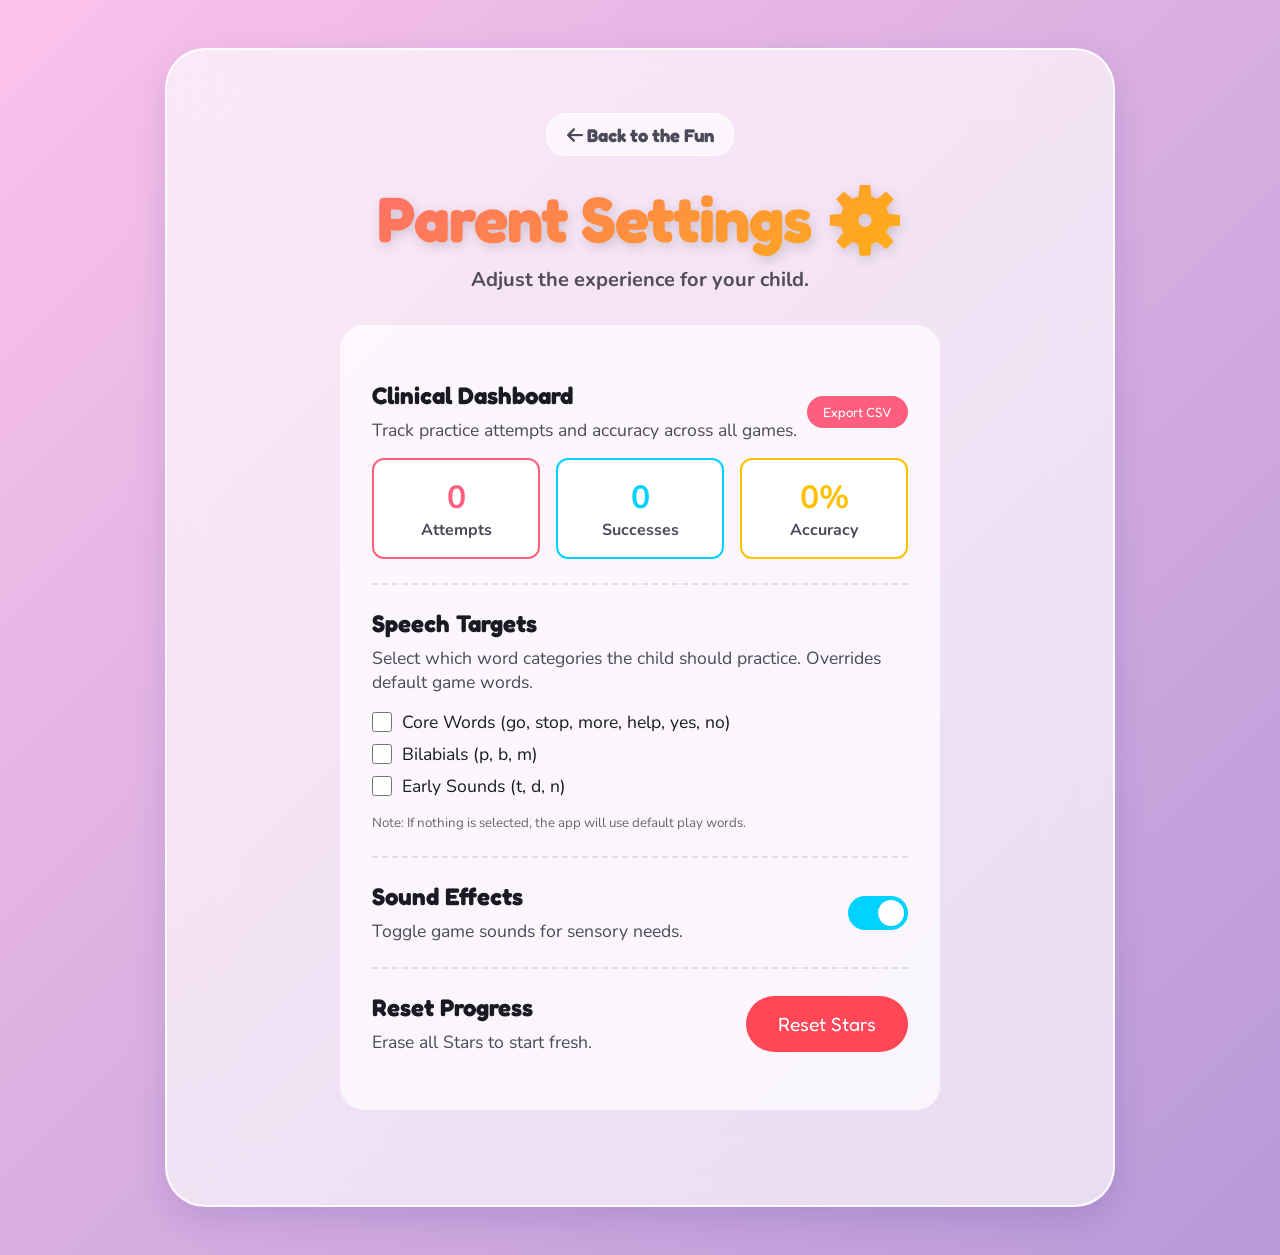
==== settings.html @ b9782895 "Update SpeakUp features and styles" ====
<!DOCTYPE html>
<html lang="en">

<head>
    <meta charset="UTF-8">
    <meta name="viewport" content="width=device-width, initial-scale=1.0">
    <title>Speak Up - Settings</title>
    <link rel="stylesheet" href="styles.css">
    <link href="https://fonts.googleapis.com/css2?family=Fredoka+One&family=Nunito:wght@400;700;800;900&display=swap"
        rel="stylesheet">
    <link rel="stylesheet" href="https://cdnjs.cloudflare.com/ajax/libs/font-awesome/6.4.0/css/all.min.css">
    <style>
        .settings-container {
            text-align: left;
            margin: 2rem auto;
            max-width: 600px;
            background: rgba(255, 255, 255, 0.7);
            border-radius: 24px;
            padding: 2rem;
        }

        .setting-group {
            display: flex;
            justify-content: space-between;
            align-items: center;
            padding: 1.5rem 0;
            border-bottom: 2px dashed rgba(0, 0, 0, 0.1);
        }

        .setting-group:last-child {
            border-bottom: none;
        }

        .setting-info h3 {
            font-family: 'Fredoka One', cursive;
            font-size: 1.5rem;
            color: var(--dark);
            margin-bottom: 0.5rem;
        }

        .setting-info p {
            color: #4A4A5A;
            font-size: 1.1rem;
        }

        .toggle-switch {
            position: relative;
            display: inline-block;
            width: 60px;
            height: 34px;
        }

        .toggle-switch input {
            opacity: 0;
            width: 0;
            height: 0;
        }

        .slider {
            position: absolute;
            cursor: pointer;
            top: 0;
            left: 0;
            right: 0;
            bottom: 0;
            background-color: #ccc;
            transition: .4s;
            border-radius: 34px;
        }

        .slider:before {
            position: absolute;
            content: "";
            height: 26px;
            width: 26px;
            left: 4px;
            bottom: 4px;
            background-color: white;
            transition: .4s;
            border-radius: 50%;
        }

        input:checked+.slider {
            background-color: var(--secondary);
        }

        input:checked+.slider:before {
            transform: translateX(26px);
        }

        .btn-danger {
            background: #ff4757;
            color: white;
            border: none;
            padding: 1rem 2rem;
            border-radius: 50px;
            font-family: 'Fredoka One', cursive;
            font-size: 1.2rem;
            cursor: pointer;
            transition: transform 0.2s;
        }

        .btn-danger:active {
            transform: scale(0.95);
        }
    </style>
</head>

<body>
    <div class="app-container">
        <header>
            <a href="index.html" class="back-link"><i class="fa-solid fa-arrow-left"></i> Back to the Fun</a>
            <h1>Parent Settings ⚙️</h1>
            <p>Adjust the experience for your child.</p>
        </header>

        <main class="settings-container">
            <div class="setting-group" style="flex-direction: column; align-items: flex-start;">
                <div class="setting-info"
                    style="width: 100%; display: flex; justify-content: space-between; align-items: center; margin-bottom: 1rem;">
                    <div>
                        <h3>Clinical Dashboard</h3>
                        <p>Track practice attempts and accuracy across all games.</p>
                    </div>
                    <button class="btn-primary" id="export-csv-btn"
                        style="padding: 0.5rem 1rem; border-radius: 20px; border: none; background: var(--primary); color: white; font-family: 'Fredoka One'; cursor: pointer;">Export
                        CSV</button>
                </div>
                <div style="display: flex; gap: 1rem; width: 100%;">
                    <div
                        style="flex: 1; background: white; padding: 1rem; border-radius: 12px; text-align: center; border: 2px solid var(--primary);">
                        <div style="font-size: 2rem; font-weight: bold; color: var(--primary);" id="dashboard-attempts">
                            0</div>
                        <div style="color: #4A4A5A; font-weight: bold;">Attempts</div>
                    </div>
                    <div
                        style="flex: 1; background: white; padding: 1rem; border-radius: 12px; text-align: center; border: 2px solid var(--secondary);">
                        <div style="font-size: 2rem; font-weight: bold; color: var(--secondary);"
                            id="dashboard-successes">0</div>
                        <div style="color: #4A4A5A; font-weight: bold;">Successes</div>
                    </div>
                    <div
                        style="flex: 1; background: white; padding: 1rem; border-radius: 12px; text-align: center; border: 2px solid var(--accent);">
                        <div style="font-size: 2rem; font-weight: bold; color: var(--accent);" id="dashboard-accuracy">
                            0%</div>
                        <div style="color: #4A4A5A; font-weight: bold;">Accuracy</div>
                    </div>
                </div>
            </div>

            <div class="setting-group" style="flex-direction: column; align-items: flex-start;">
                <div class="setting-info" style="margin-bottom: 1rem;">
                    <h3>Speech Targets</h3>
                    <p>Select which word categories the child should practice. Overrides default game words.</p>
                </div>
                <div style="display: flex; flex-direction: column; gap: 0.5rem; width: 100%;">
                    <label style="display: flex; align-items: center; gap: 10px; font-size: 1.1rem; cursor: pointer;">
                        <input type="checkbox" class="target-checkbox" value="core" style="width: 20px; height: 20px;">
                        Core Words (go, stop, more, help, yes, no)
                    </label>
                    <label style="display: flex; align-items: center; gap: 10px; font-size: 1.1rem; cursor: pointer;">
                        <input type="checkbox" class="target-checkbox" value="bilabials"
                            style="width: 20px; height: 20px;"> Bilabials (p, b, m)
                    </label>
                    <label style="display: flex; align-items: center; gap: 10px; font-size: 1.1rem; cursor: pointer;">
                        <input type="checkbox" class="target-checkbox" value="early_sounds"
                            style="width: 20px; height: 20px;"> Early Sounds (t, d, n)
                    </label>
                    <small style="color: #666; margin-top: 0.5rem; display: block;">Note: If nothing is selected, the
                        app will use default play words.</small>
                </div>
            </div>

            <div class="setting-group">
                <div class="setting-info">
                    <h3>Sound Effects</h3>
                    <p>Toggle game sounds for sensory needs.</p>
                </div>
                <label class="toggle-switch">
                    <input type="checkbox" id="sound-toggle" checked>
                    <span class="slider"></span>
                </label>
            </div>

            <div class="setting-group">
                <div class="setting-info">
                    <h3>Reset Progress</h3>
                    <p>Erase all Stars to start fresh.</p>
                </div>
                <button class="btn-danger" id="reset-stars-btn">Reset Stars</button>
            </div>
        </main>
    </div>

    <!-- Need utils.js so we can access ProgressionSystem if needed -->
    <script src="utils.js"></script>
    <script src="settings.js"></script>
</body>

</html>
---- styles.css ----
:root {
    /* Premium Color Palette */
    --primary: #FF5E7E;
    --secondary: #00D2FF;
    --accent: #FFC000;
    --light: #FDFDFF;
    --dark: #1A1A24;

    /* Mesh Gradient Colors */
    --bg-grad-1: #FFB199;
    --bg-grad-2: #FF0844;
    --bg-grad-3: #A18CD1;
    --bg-grad-4: #FBC2EB;

    /* Premium Glassmorphism Tokens */
    --glass-bg: rgba(255, 255, 255, 0.65);
    --glass-border: rgba(255, 255, 255, 0.8);
    --glass-highlight: rgba(255, 255, 255, 1);
    --glass-shadow: 0 12px 32px 0 rgba(31, 38, 135, 0.15);
}

/* Theme Overrides */
body.theme-ocean {
    --primary: #00D2FF;
    --secondary: #3A7BD5;
    --bg-grad-1: #e0c3fc;
    --bg-grad-2: #8ec5fc;
    --bg-grad-3: #4facfe;
    --bg-grad-4: #00f2fe;
}

body.theme-forest {
    --primary: #2ED573;
    --secondary: #26de81;
    --bg-grad-1: #d4fc79;
    --bg-grad-2: #96e6a1;
    --bg-grad-3: #43e97b;
    --bg-grad-4: #38f9d7;
}

body.theme-sunset {
    --primary: #FF4757;
    --secondary: #FF7F50;
    --bg-grad-1: #fccb90;
    --bg-grad-2: #d57eeb;
    --bg-grad-3: #fa709a;
    --bg-grad-4: #fee140;
}

body.theme-dark {
    --primary: #A2D2FF;
    --secondary: #BDE0FE;
    --dark: #FDFDFF;
    /* Invert dark text to light */
    --bg-grad-1: #1a2a6c;
    --bg-grad-2: #112240;
    --bg-grad-3: #243949;
    --bg-grad-4: #517fa4;
    --glass-bg: rgba(10, 25, 47, 0.65);
    --glass-border: rgba(255, 255, 255, 0.1);
}

* {
    box-sizing: border-box;
    margin: 0;
    padding: 0;
}

body {
    font-family: 'Nunito', sans-serif;
    /* Animated Premium Gradient Background */
    background: linear-gradient(-45deg, var(--bg-grad-1), var(--bg-grad-2), var(--bg-grad-3), var(--bg-grad-4));
    background-size: 400% 400%;
    animation: gradientBG 15s ease infinite;
    color: var(--dark);
    display: flex;
    justify-content: center;
    align-items: center;
    min-height: 100vh;
    -webkit-font-smoothing: antialiased;
    -moz-osx-font-smoothing: grayscale;
}

@keyframes gradientBG {
    0% {
        background-position: 0% 50%;
    }

    50% {
        background-position: 100% 50%;
    }

    100% {
        background-position: 0% 50%;
    }
}

.app-container {
    max-width: 950px;
    width: 92%;
    margin: 3rem 0;
    background: var(--glass-bg);
    backdrop-filter: blur(30px);
    -webkit-backdrop-filter: blur(30px);
    border: 1px solid var(--glass-border);
    border-radius: 40px;
    box-shadow: var(--glass-shadow), inset 0 0 0 1px var(--glass-highlight);
    padding: 4rem 3rem;
    text-align: center;
    animation: fadeInUp 0.8s cubic-bezier(0.16, 1, 0.3, 1) forwards;
    opacity: 0;
    position: relative;
    z-index: 10;
}

@keyframes fadeInUp {
    from {
        opacity: 0;
        transform: translateY(30px);
    }

    to {
        opacity: 1;
        transform: translateY(0);
    }
}

header h1 {
    font-family: 'Fredoka One', cursive;
    font-weight: 900;
    background: linear-gradient(135deg, var(--primary), var(--accent));
    -webkit-background-clip: text;
    background-clip: text;
    -webkit-text-fill-color: transparent;
    font-size: 4rem;
    margin-bottom: 0.5rem;
    filter: drop-shadow(2px 4px 6px rgba(0, 0, 0, 0.15));
    letter-spacing: -1px;
}

header p {
    font-size: 1.25rem;
    color: rgba(26, 26, 36, 0.75);
    margin-bottom: 2rem;
    font-weight: 700;
}

/* Character Selection */
.character-selection {
    display: flex;
    justify-content: center;
    gap: 1.5rem;
    margin-bottom: 2rem;
    flex-wrap: wrap;
}

.char-btn {
    background: rgba(255, 255, 255, 0.55);
    backdrop-filter: blur(15px);
    border: 1px solid rgba(255, 255, 255, 0.9);
    border-radius: 24px;
    padding: 1.2rem;
    cursor: pointer;
    transition: all 0.4s cubic-bezier(0.16, 1, 0.3, 1);
    display: flex;
    flex-direction: column;
    align-items: center;
    width: 140px;
    box-shadow: 0 12px 24px rgba(0, 0, 0, 0.05);
}

.char-btn img {
    width: 80px;
    height: 80px;
    object-fit: contain;
    margin-bottom: 0.8rem;
    transition: transform 0.4s cubic-bezier(0.175, 0.885, 0.32, 1.275);
}

.char-btn span {
    font-family: 'Fredoka One', cursive;
    font-weight: 700;
    font-size: 1.15rem;
    color: var(--dark);
}

.char-btn small {
    color: rgba(26, 26, 36, 0.65);
    margin-top: 0.25rem;
    font-weight: 600;
}

.char-btn:hover {
    transform: translateY(-8px) scale(1.03);
    box-shadow: 0 20px 40px rgba(0, 0, 0, 0.12);
    background: rgba(255, 255, 255, 0.95);
}

.char-btn:hover img {
    transform: scale(1.15) rotate(5deg);
}

.char-btn.active {
    background: white;
    border-color: var(--secondary);
    box-shadow: 0 0 0 4px rgba(0, 210, 255, 0.3),
        0 15px 30px rgba(0, 210, 255, 0.2);
    transform: translateY(-5px);
}

/* Game Area */
.game-area {
    background: rgba(255, 255, 255, 0.5);
    backdrop-filter: blur(15px);
    border: 1px solid rgba(255, 255, 255, 0.7);
    border-radius: 32px;
    padding: 3rem;
    position: relative;
    overflow: hidden;
    min-height: 420px;
    display: flex;
    flex-direction: column;
    justify-content: space-between;
    box-shadow: inset 0 0 20px rgba(255, 255, 255, 0.5), 0 10px 30px rgba(0, 0, 0, 0.05);
}

.character-stage {
    flex-grow: 1;
    display: flex;
    justify-content: center;
    align-items: center;
    height: 250px;
}

#active-character {
    width: 220px;
    height: 220px;
    object-fit: contain;
    transition: transform 0.3s;
    filter: drop-shadow(0 15px 25px rgba(0, 0, 0, 0.15));
}

/* Microphone Controls */
.controls {
    margin-top: 2rem;
}

#mic-btn {
    background: linear-gradient(135deg, var(--secondary), #00A3FF);
    color: white;
    border: none;
    border-radius: 50px;
    padding: 1.2rem 2.8rem;
    font-size: 1.3rem;
    font-family: 'Fredoka One', cursive;
    font-weight: 700;
    cursor: pointer;
    box-shadow: 0 12px 24px rgba(0, 210, 255, 0.4);
    transition: all 0.3s cubic-bezier(0.175, 0.885, 0.32, 1.275);
    display: inline-flex;
    align-items: center;
    gap: 12px;
}

#mic-btn:hover {
    transform: translateY(-4px) scale(1.05);
    box-shadow: 0 18px 30px rgba(0, 210, 255, 0.5);
    background: linear-gradient(135deg, #00D2FF, #0080FF);
}

#mic-btn:active {
    transform: translateY(2px) scale(0.98);
    box-shadow: 0 5px 10px rgba(0, 210, 255, 0.3);
}

#mic-btn.listening {
    background: linear-gradient(135deg, var(--primary), #FF0844);
    box-shadow: 0 0 0 0 rgba(255, 94, 126, 0.7);
    animation: pulseMic 1.5s infinite cubic-bezier(0.66, 0, 0, 1);
}

@keyframes pulseMic {
    0% {
        box-shadow: 0 0 0 0 rgba(255, 94, 126, 0.7);
        transform: scale(1);
    }

    70% {
        box-shadow: 0 0 0 25px rgba(255, 94, 126, 0);
        transform: scale(1.05);
    }

    100% {
        box-shadow: 0 0 0 0 rgba(255, 94, 126, 0);
        transform: scale(1);
    }
}

.recognition-feedback {
    margin-top: 1.5rem;
    font-size: 1.25rem;
    color: #4A4A5A;
    font-family: 'Nunito', sans-serif;
}

#heard-word {
    font-weight: 800;
    color: var(--primary);
    font-family: 'Fredoka One', cursive;
    font-size: 1.6rem;
    text-transform: capitalize;
}

/* Animations */
@keyframes pulse {
    0% {
        transform: scale(1);
    }

    50% {
        transform: scale(1.05);
    }

    100% {
        transform: scale(1);
    }
}

@keyframes wiggle {
    0% {
        transform: rotate(0deg);
    }

    25% {
        transform: rotate(-15deg);
    }

    50% {
        transform: rotate(15deg);
    }

    75% {
        transform: rotate(-10deg);
    }

    100% {
        transform: rotate(0deg);
    }
}

@keyframes buzz_fly {
    0% {
        transform: translate(0, 0) rotate(0deg);
    }

    20% {
        transform: translate(-30px, -20px) rotate(-10deg);
    }

    40% {
        transform: translate(30px, -40px) rotate(10deg);
    }

    60% {
        transform: translate(-20px, -60px) rotate(-5deg);
    }

    80% {
        transform: translate(20px, -20px) rotate(5deg);
    }

    100% {
        transform: translate(0, 0) rotate(0deg);
    }
}

@keyframes hop {
    0% {
        transform: translateY(0);
    }

    30% {
        transform: translateY(-80px) scaleY(1.1);
    }

    50% {
        transform: translateY(-100px);
    }

    70% {
        transform: translateY(-80px) scaleY(0.9);
    }

    100% {
        transform: translateY(0) scaleY(1);
    }
}

@keyframes slither {
    0% {
        transform: translateX(0) translateY(0);
    }

    25% {
        transform: translateX(30px) translateY(10px) rotate(5deg);
    }

    75% {
        transform: translateX(-30px) translateY(-10px) rotate(-5deg);
    }

    100% {
        transform: translateX(0) translateY(0);
    }
}

@keyframes shake {

    0%,
    100% {
        transform: translateX(0);
    }

    10%,
    30%,
    50%,
    70%,
    90% {
        transform: translateX(-15px) rotate(-5deg);
    }

    20%,
    40%,
    60%,
    80% {
        transform: translateX(15px) rotate(5deg);
    }
}

@keyframes vibrate {

    0%,
    50%,
    90%,
    100% {
        transform: translate(0, 0);
    }

    10%,
    60%,
    90% {
        transform: translate(-2px, -2px);
    }

    20%,
    40%,
    60%,
    80% {
        transform: translate(2px, -2px);
    }

    30%,
    70% {
        transform: translate(-2px, 2px);
    }

    40%,
    80% {
        transform: translate(2px, 2px);
    }
}

@keyframes stretch {

    0%,
    100% {
        transform: scaleX(1) scaleY(1);
    }

    30% {
        transform: scaleX(1.3) scaleY(0.8) translateY(10px);
    }

    70% {
        transform: scaleX(0.8) scaleY(1.3) translateY(-10px);
    }
}

@keyframes run {

    0%,
    100% {
        transform: translateX(0) scaleX(1);
    }

    10% {
        transform: translateX(-100px) scaleX(1);
    }

    20% {
        transform: translateX(-100px) scaleX(-1);
    }

    40% {
        transform: translateX(100px) scaleX(-1);
    }

    50% {
        transform: translateX(100px) scaleX(1);
    }

    70% {
        transform: translateX(-50px) scaleX(1);
    }

    80% {
        transform: translateX(-50px) scaleX(-1);
    }

    90% {
        transform: translateX(0) scaleX(-1);
    }
}

.anim-wiggle {
    animation: wiggle 0.5s ease-in-out;
}

.anim-buzz_fly {
    animation: buzz_fly 1s ease-in-out;
}

.anim-hop {
    animation: hop 0.6s cubic-bezier(0.175, 0.885, 0.32, 1.275);
}

.anim-slither {
    animation: slither 1.5s ease-in-out;
}

.anim-shake {
    animation: shake 1s ease-in-out;
}

.anim-vibrate {
    animation: vibrate 0.1s linear infinite;
}

.anim-stretch {
    animation: stretch 1.2s ease-in-out;
}

.anim-run {
    animation: run 2s ease-in-out forwards;
}


/* Home Page Menu Grid */
.menu-grid {
    display: grid;
    grid-template-columns: repeat(auto-fit, minmax(240px, 1fr));
    gap: 2.5rem;
    margin-top: 3.5rem;
}

.game-card {
    background: var(--glass-bg);
    backdrop-filter: blur(20px);
    border: 1px solid var(--glass-border);
    border-radius: 32px;
    padding: 3rem 2rem;
    text-align: center;
    text-decoration: none;
    color: var(--dark);
    transition: all 0.5s cubic-bezier(0.175, 0.885, 0.32, 1.275);
    box-shadow: var(--glass-shadow), inset 0 0 0 1px rgba(255, 255, 255, 0.7);
    display: flex;
    flex-direction: column;
    align-items: center;
    gap: 15px;
    animation: fadeInUp 0.6s cubic-bezier(0.16, 1, 0.3, 1) forwards;
    opacity: 0;
    position: relative;
    overflow: hidden;
    --card-hover-color: var(--primary);
    /* default */
}

.game-card::before {
    content: '';
    position: absolute;
    top: 0;
    left: 0;
    right: 0;
    bottom: 0;
    background: radial-gradient(circle at center, rgba(255, 255, 255, 0.8) 0%, rgba(255, 255, 255, 0) 70%);
    opacity: 0;
    transition: opacity 0.5s ease;
    z-index: 0;
}

.game-card>* {
    position: relative;
    z-index: 1;
}

.game-card:nth-child(1) {
    animation-delay: 0.1s;
    --card-hover-color: #2ED573;
}

.game-card:nth-child(2) {
    animation-delay: 0.2s;
    --card-hover-color: #FFA502;
}

.game-card:nth-child(3) {
    animation-delay: 0.3s;
    --card-hover-color: #FF4757;
}

.game-card:nth-child(4) {
    animation-delay: 0.4s;
    --card-hover-color: #3742FA;
}

.game-card:nth-child(5) {
    animation-delay: 0.5s;
    --card-hover-color: #eccc68;
}

.game-card:nth-child(6) {
    animation-delay: 0.6s;
    --card-hover-color: #5352ed;
}

.game-card:nth-child(7) {
    animation-delay: 0.7s;
    --card-hover-color: #ff6b81;
}

.game-card i {
    font-size: 4rem;
    color: var(--primary);
    margin-bottom: 0.8rem;
    transition: all 0.5s cubic-bezier(0.175, 0.885, 0.32, 1.275);
    background: linear-gradient(135deg, var(--card-hover-color), var(--dark));
    -webkit-background-clip: text;
    background-clip: text;
    -webkit-text-fill-color: transparent;
    display: inline-block;
    filter: drop-shadow(0 6px 8px rgba(0, 0, 0, 0.1));
}

.game-card h3 {
    font-family: 'Fredoka One', cursive;
    font-size: 1.8rem;
    font-weight: 800;
    letter-spacing: -0.5px;
}

.game-card small {
    font-size: 1rem;
    font-weight: 700;
    color: rgba(26, 26, 36, 0.65);
    text-transform: uppercase;
    letter-spacing: 1.5px;
}

.game-card:hover {
    transform: translateY(-15px) scale(1.03);
    box-shadow: 0 30px 60px rgba(0, 0, 0, 0.12),
        0 0 50px var(--card-hover-color);
    background: rgba(255, 255, 255, 0.9);
    border-color: rgba(255, 255, 255, 1);
}

.game-card:hover::before {
    opacity: 1;
}

.game-card:hover i {
    transform: scale(1.15) translateY(-5px);
    filter: drop-shadow(0 10px 15px rgba(0, 0, 0, 0.2));
}

/* =========================================================================
   Game Specific Styles
   ========================================================================= */

/* Common Elements */
.back-link {
    display: inline-block;
    margin-bottom: 1.5rem;
    color: #4A4A5A;
    text-decoration: none;
    font-weight: 800;
    font-family: 'Fredoka One', cursive;
    font-size: 1.15rem;
    transition: all 0.3s ease;
    background: rgba(255, 255, 255, 0.6);
    padding: 0.6rem 1.2rem;
    border-radius: 20px;
    border: 1px solid rgba(255, 255, 255, 0.8);
}

.back-link:hover {
    color: var(--primary);
    transform: translateX(-5px);
    background: rgba(255, 255, 255, 0.9);
    box-shadow: 0 5px 15px rgba(0, 0, 0, 0.05);
}

.btn-reset {
    background: rgba(255, 255, 255, 0.6);
    backdrop-filter: blur(15px);
    border: 1px solid rgba(255, 255, 255, 0.9);
    margin-left: 15px;
    color: var(--dark);
    padding: 1.2rem 2.8rem;
    border-radius: 50px;
    font-family: 'Fredoka One', cursive;
    font-weight: 800;
    cursor: pointer;
    transition: all 0.3s cubic-bezier(0.175, 0.885, 0.32, 1.275);
    font-size: 1.3rem;
    box-shadow: 0 8px 16px rgba(0, 0, 0, 0.05);
}

.btn-reset:hover {
    background: rgba(255, 255, 255, 0.95);
    transform: translateY(-4px) scale(1.05);
    box-shadow: 0 15px 30px rgba(0, 0, 0, 0.1);
}

/* Character/Canvas Stage Overrides */
.character-stage-tall {
    height: 350px !important;
}

.character-stage-coloring {
    height: 300px !important;
}

.robot-canvas,
.coloring-canvas {
    width: 300px;
    height: 300px;
    object-fit: contain;
    filter: drop-shadow(0 15px 30px rgba(0, 0, 0, 0.15));
    transition: all 0.4s ease;
}

.coloring-canvas {
    width: 250px;
    height: 250px;
}

/* Loud Race */
.track {
    position: relative;
    height: 220px;
    background: linear-gradient(to bottom, #dcdde1, #bdc3c7);
    margin: 2rem 0;
    border-radius: 24px;
    overflow: hidden;
    display: flex;
    align-items: center;
    border-bottom: 25px solid #7f8fa6;
    box-shadow: inset 0 15px 30px rgba(0, 0, 0, 0.15), 0 10px 20px rgba(0, 0, 0, 0.05);
}

.finish-line {
    position: absolute;
    right: 20px;
    width: 25px;
    height: 100%;
    background: repeating-linear-gradient(45deg, #2f3640, #2f3640 15px, #f5f6fa 15px, #f5f6fa 30px);
    box-shadow: -5px 0 15px rgba(0, 0, 0, 0.2);
}

#car {
    font-size: 5.5rem;
    color: #eb2f06;
    position: absolute;
    left: 20px;
    z-index: 2;
    filter: drop-shadow(5px 5px 8px rgba(0, 0, 0, 0.4));
}

.speedometer {
    text-align: center;
    font-size: 1.8rem;
    font-family: 'Fredoka One', cursive;
    font-weight: 800;
    color: var(--dark);
    margin-bottom: 1.5rem;
}

#volume-bar {
    width: 65%;
    height: 28px;
    background: rgba(255, 255, 255, 0.6);
    border: 2px solid rgba(255, 255, 255, 0.9);
    margin: 15px auto;
    border-radius: 14px;
    overflow: hidden;
    box-shadow: inset 0 4px 8px rgba(0, 0, 0, 0.15);
}

#volume-fill {
    height: 100%;
    background: linear-gradient(90deg, var(--secondary), #00A3FF, #FFC000, #FF5E7E);
    width: 0%;
    transition: width 0.1s linear;
    border-radius: 12px;
}

/* Silly Orchestra */
.instrument-grid {
    display: flex;
    justify-content: space-around;
    align-items: center;
    height: 320px;
    flex-wrap: wrap;
}

.instrument-container {
    text-align: center;
    padding: 1rem;
}

.instrument {
    font-size: 6.5rem;
    color: var(--dark);
    transition: all 0.4s cubic-bezier(0.175, 0.885, 0.32, 1.275);
    filter: drop-shadow(0 12px 20px rgba(0, 0, 0, 0.15));
}

.instrument-container span {
    display: block;
    font-size: 1.3rem;
    font-family: 'Fredoka One', cursive;
    margin-top: 15px;
    color: #4A4A5A;
    font-weight: 800;
    background: rgba(255, 255, 255, 0.8);
    padding: 8px 20px;
    border-radius: 25px;
    backdrop-filter: blur(10px);
    box-shadow: 0 5px 15px rgba(0, 0, 0, 0.05);
}

/* Hide & Seek */
.scene {
    position: relative;
    height: 380px;
    overflow: hidden;
    display: flex;
    justify-content: space-around;
    align-items: flex-end;
    padding-bottom: 60px;
}

.furniture-group {
    position: relative;
    display: flex;
    flex-direction: column;
    align-items: center;
    cursor: default;
}

.prop {
    font-size: 6.5rem;
    color: #4A4A5A;
    z-index: 2;
    filter: drop-shadow(0 20px 25px rgba(0, 0, 0, 0.2));
    transition: transform 0.4s cubic-bezier(0.175, 0.885, 0.32, 1.275);
}

.furniture-group:hover .prop {
    transform: scale(1.08) translateY(-5px);
}

.prop-label {
    margin-top: 20px;
    font-family: 'Fredoka One', cursive;
    color: var(--dark);
    font-weight: 800;
    font-size: 1.3rem;
    background: rgba(255, 255, 255, 0.9);
    padding: 8px 24px;
    border-radius: 25px;
    box-shadow: 0 6px 12px rgba(0, 0, 0, 0.08);
}

#mouse {
    position: absolute;
    font-size: 4rem;
    color: #8395a7;
    transition: all 0.6s cubic-bezier(0.34, 1.56, 0.64, 1);
    z-index: 1;
    bottom: 80px;
    left: -100px;
    opacity: 0;
    filter: drop-shadow(0 8px 15px rgba(0, 0, 0, 0.25));
}

#mouse.revealed {
    opacity: 1;
    z-index: 3;
    transform: translateY(-70px) translateX(40px) rotate(12deg);
}

/* Feeding Time */
.stage-container {
    position: relative;
    height: 380px;
    display: flex;
    justify-content: center;
    align-items: center;
}

.monster {
    font-size: 10rem;
    color: var(--secondary);
    z-index: 2;
    transition: all 0.4s cubic-bezier(0.175, 0.885, 0.32, 1.275);
    filter: drop-shadow(0 25px 40px rgba(0, 0, 0, 0.2));
}

.food-item {
    position: absolute;
    font-size: 5rem;
    transition: all 0.6s cubic-bezier(0.5, 0, 0.2, 1);
    z-index: 1;
    filter: drop-shadow(0 15px 20px rgba(0, 0, 0, 0.15));
}

#food-apple {
    top: 30px;
    left: 30px;
    color: #ff4757;
}

#food-lemon {
    top: 30px;
    right: 30px;
    color: #eccc68;
}

#food-cookie {
    bottom: 30px;
    right: 30px;
    color: #cd6133;
}

#food-carrot {
    bottom: 30px;
    left: 30px;
    color: #ff7f50;
}

.eaten {
    transform: translate(calc(50vw - 50%), calc(190px - 50%)) scale(0) !important;
    opacity: 0;
}

@media(min-width: 800px) {
    .eaten {
        transform: translate(450px, 190px) scale(0) !important;
    }
}
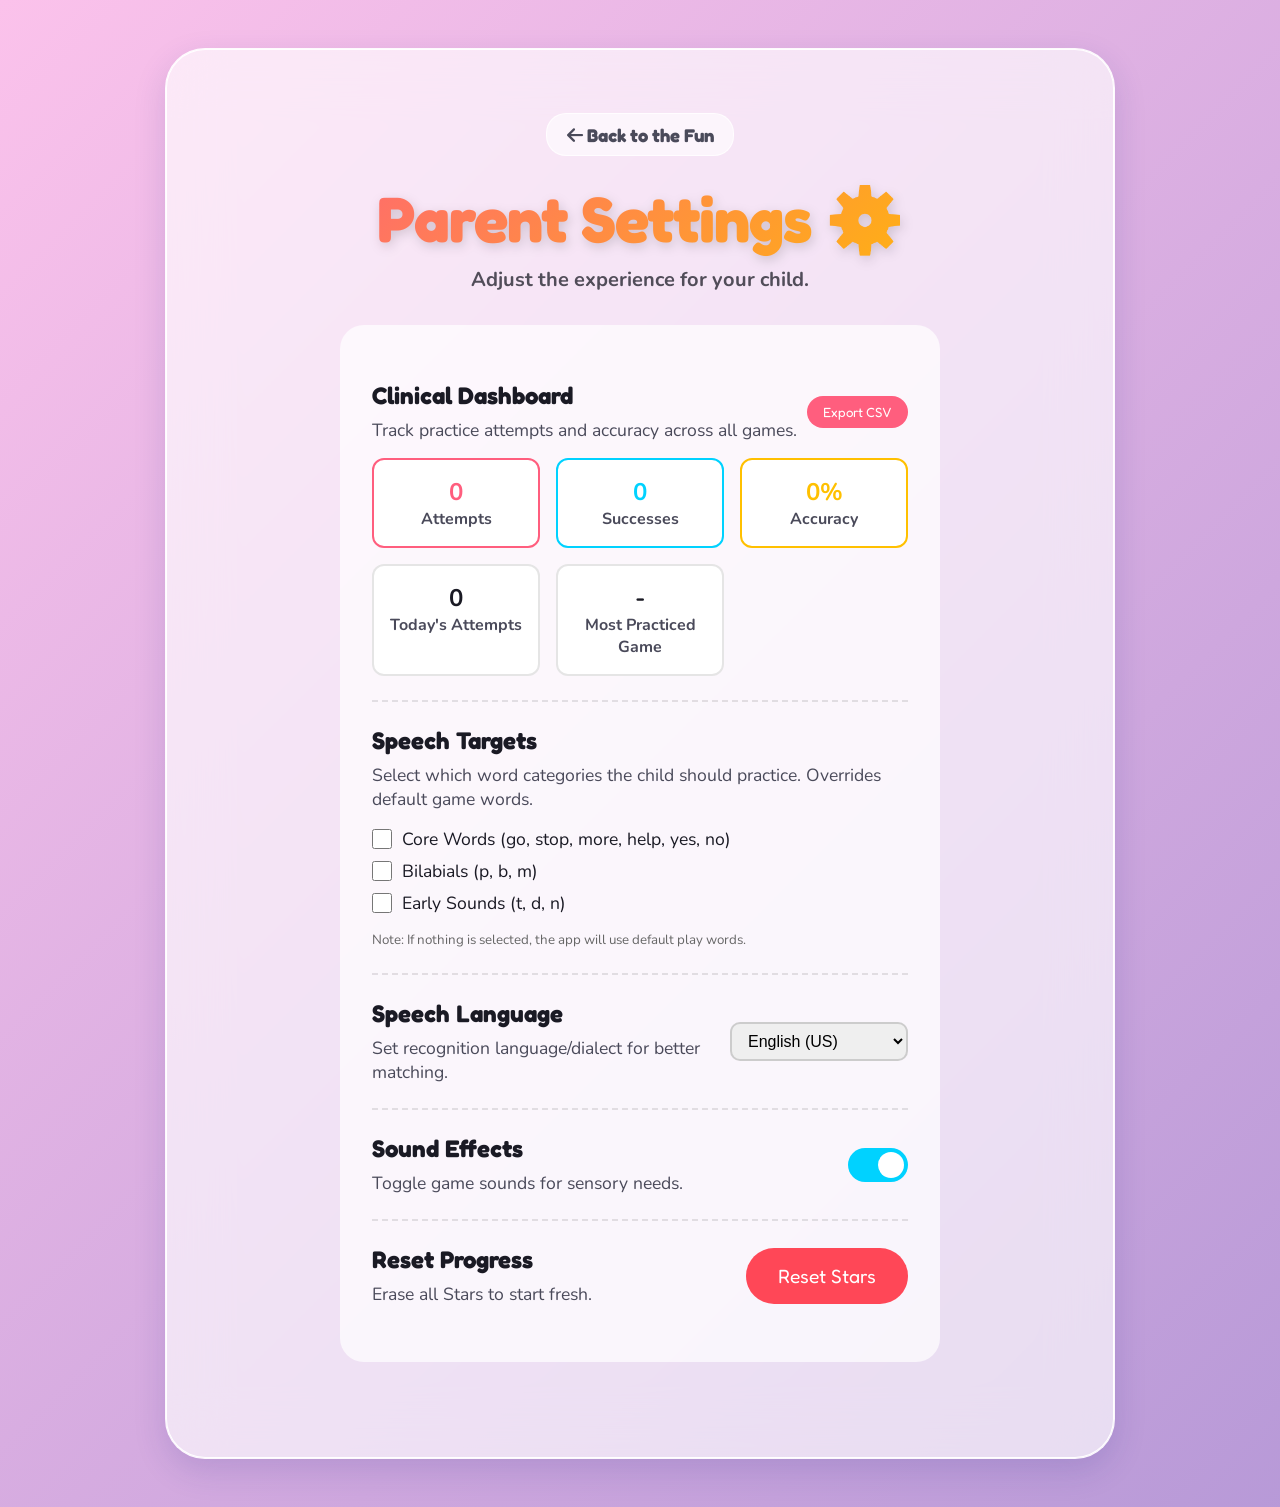
==== commit f91bb9c9: "Improve UX reliability, progression balance, and therapy settings" ====
--- a/settings.html
+++ b/settings.html
@@ -115,35 +115,35 @@
         </header>
 
         <main class="settings-container">
-            <div class="setting-group" style="flex-direction: column; align-items: flex-start;">
-                <div class="setting-info"
-                    style="width: 100%; display: flex; justify-content: space-between; align-items: center; margin-bottom: 1rem;">
+            <div class="setting-group setting-group-stack">
+                <div class="setting-info setting-header-row">
                     <div>
                         <h3>Clinical Dashboard</h3>
                         <p>Track practice attempts and accuracy across all games.</p>
                     </div>
-                    <button class="btn-primary" id="export-csv-btn"
-                        style="padding: 0.5rem 1rem; border-radius: 20px; border: none; background: var(--primary); color: white; font-family: 'Fredoka One'; cursor: pointer;">Export
+                    <button class="btn-primary export-csv-btn" id="export-csv-btn">Export
                         CSV</button>
                 </div>
-                <div style="display: flex; gap: 1rem; width: 100%;">
-                    <div
-                        style="flex: 1; background: white; padding: 1rem; border-radius: 12px; text-align: center; border: 2px solid var(--primary);">
-                        <div style="font-size: 2rem; font-weight: bold; color: var(--primary);" id="dashboard-attempts">
-                            0</div>
-                        <div style="color: #4A4A5A; font-weight: bold;">Attempts</div>
-                    </div>
-                    <div
-                        style="flex: 1; background: white; padding: 1rem; border-radius: 12px; text-align: center; border: 2px solid var(--secondary);">
-                        <div style="font-size: 2rem; font-weight: bold; color: var(--secondary);"
-                            id="dashboard-successes">0</div>
-                        <div style="color: #4A4A5A; font-weight: bold;">Successes</div>
-                    </div>
-                    <div
-                        style="flex: 1; background: white; padding: 1rem; border-radius: 12px; text-align: center; border: 2px solid var(--accent);">
-                        <div style="font-size: 2rem; font-weight: bold; color: var(--accent);" id="dashboard-accuracy">
-                            0%</div>
-                        <div style="color: #4A4A5A; font-weight: bold;">Accuracy</div>
+                <div class="settings-metrics-grid">
+                    <div class="settings-metric-card metric-primary">
+                        <div class="settings-metric-value metric-value-primary" id="dashboard-attempts">0</div>
+                        <div class="settings-metric-label">Attempts</div>
+                    </div>
+                    <div class="settings-metric-card metric-secondary">
+                        <div class="settings-metric-value metric-value-secondary" id="dashboard-successes">0</div>
+                        <div class="settings-metric-label">Successes</div>
+                    </div>
+                    <div class="settings-metric-card metric-accent">
+                        <div class="settings-metric-value metric-value-accent" id="dashboard-accuracy">0%</div>
+                        <div class="settings-metric-label">Accuracy</div>
+                    </div>
+                    <div class="settings-metric-card metric-tertiary">
+                        <div class="settings-metric-value" id="dashboard-today-attempts">0</div>
+                        <div class="settings-metric-label">Today's Attempts</div>
+                    </div>
+                    <div class="settings-metric-card metric-tertiary">
+                        <div class="settings-metric-value" id="dashboard-top-game">-</div>
+                        <div class="settings-metric-label">Most Practiced Game</div>
                     </div>
                 </div>
             </div>
@@ -173,6 +173,19 @@
 
             <div class="setting-group">
                 <div class="setting-info">
+                    <h3>Speech Language</h3>
+                    <p>Set recognition language/dialect for better matching.</p>
+                </div>
+                <select id="recognition-lang-select" class="settings-select">
+                    <option value="en-US">English (US)</option>
+                    <option value="en-GB">English (UK)</option>
+                    <option value="en-AU">English (Australia)</option>
+                    <option value="es-ES">Spanish (Spain)</option>
+                </select>
+            </div>
+
+            <div class="setting-group">
+                <div class="setting-info">
                     <h3>Sound Effects</h3>
                     <p>Toggle game sounds for sensory needs.</p>
                 </div>
@@ -197,4 +210,4 @@
     <script src="settings.js"></script>
 </body>
 
-</html>+</html>
--- a/styles.css
+++ b/styles.css
@@ -79,6 +79,70 @@
     min-height: 100vh;
     -webkit-font-smoothing: antialiased;
     -moz-osx-font-smoothing: grayscale;
+}
+
+.setting-group-stack {
+    flex-direction: column;
+    align-items: flex-start;
+}
+
+.setting-header-row {
+    width: 100%;
+    display: flex;
+    justify-content: space-between;
+    align-items: center;
+    margin-bottom: 1rem;
+}
+
+.export-csv-btn {
+    padding: 0.5rem 1rem;
+    border-radius: 20px;
+    border: none;
+    background: var(--primary);
+    color: white;
+    font-family: 'Fredoka One', cursive;
+    cursor: pointer;
+}
+
+.settings-metrics-grid {
+    display: grid;
+    grid-template-columns: repeat(3, minmax(120px, 1fr));
+    gap: 1rem;
+    width: 100%;
+}
+
+.settings-metric-card {
+    background: white;
+    padding: 1rem;
+    border-radius: 12px;
+    text-align: center;
+    border: 2px solid rgba(0, 0, 0, 0.1);
+}
+
+.metric-primary { border-color: var(--primary); }
+.metric-secondary { border-color: var(--secondary); }
+.metric-accent { border-color: var(--accent); }
+
+.settings-metric-value {
+    font-size: 1.5rem;
+    font-weight: bold;
+    color: var(--dark);
+}
+
+.metric-value-primary { color: var(--primary); }
+.metric-value-secondary { color: var(--secondary); }
+.metric-value-accent { color: var(--accent); }
+
+.settings-metric-label {
+    color: #4A4A5A;
+    font-weight: bold;
+}
+
+.settings-select {
+    border-radius: 10px;
+    border: 2px solid rgba(0, 0, 0, 0.15);
+    padding: 0.5rem 0.75rem;
+    font-size: 1rem;
 }
 
 @keyframes gradientBG {
@@ -970,4 +1034,4 @@
     .eaten {
         transform: translate(450px, 190px) scale(0) !important;
     }
-}+}
